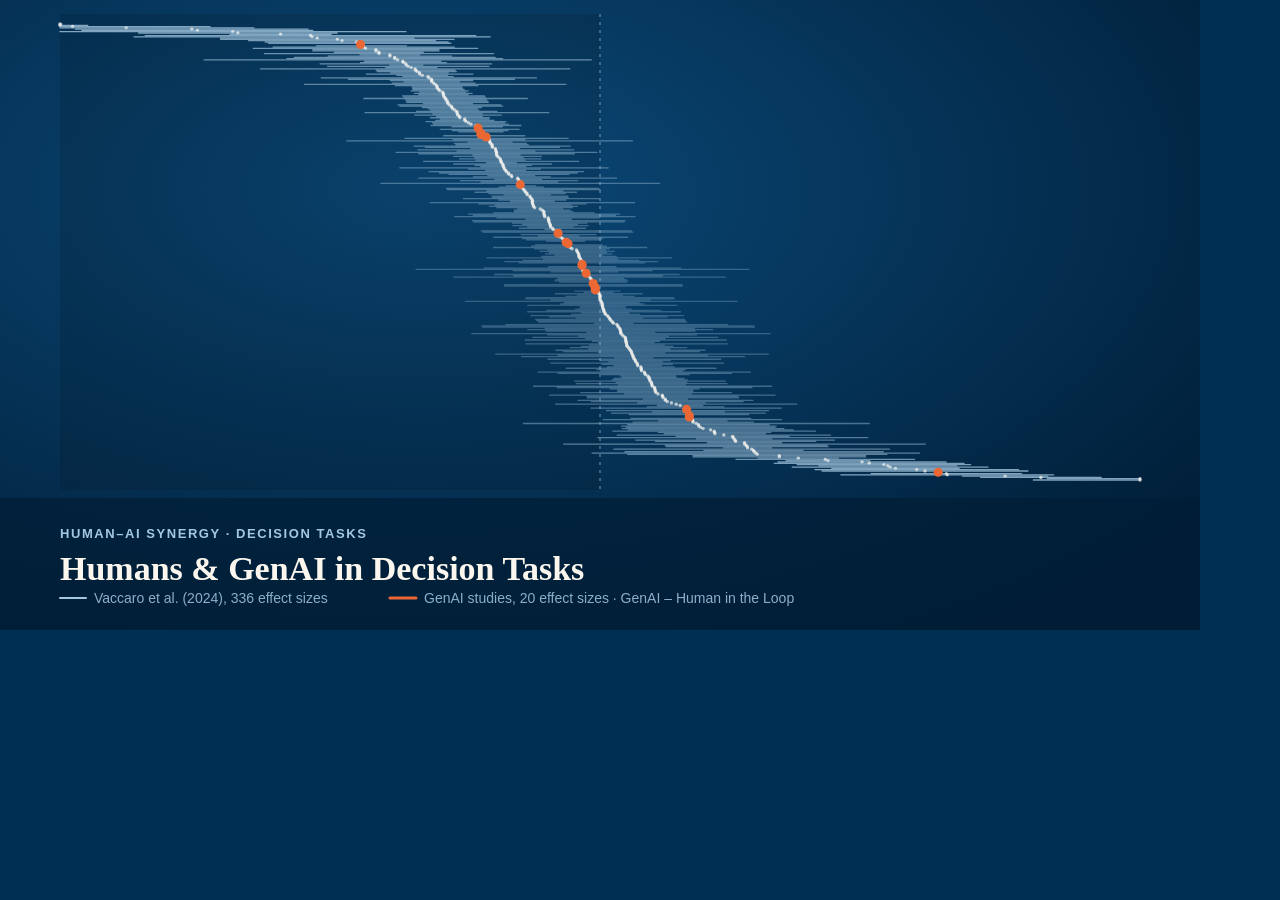
==== scripts/preview.html @ e1ba3910 "preview.png drawn from the data: the synergy effect sizes as a field of strokes Co-Authored-By: Clau" ====
<!doctype html>
<!-- The card image (preview.png): the synergy effect sizes of the page drawn as a field of strokes —
     every study's 95% interval, sorted by its estimate, Vaccaro rows in sky, GenAI rows in orange.
     Rendered by scripts/preview.py, so it changes with the data. 1200 × 630. -->
<html lang="en"><head><meta charset="utf-8"/><title>preview</title>
<style>
  :root { --navy: #002f54; --deep: #001d36; --sky: #a5c8e1; --blue: #4d9be0; --new: #eb6834; --paper: #fbf7ef; }
  html, body { margin: 0; width: 1200px; height: 630px; overflow: hidden; background: var(--navy); }
  svg { display: block; }
  .t { font: 600 34px/1.15 "Iowan Old Style", "Palatino Linotype", Palatino, Georgia, serif; fill: var(--paper); }
  .k { font: 600 13px/1 -apple-system, "Segoe UI", Inter, Helvetica, sans-serif; letter-spacing: .12em; fill: var(--sky); }
  .n { font: 14px/1 -apple-system, "Segoe UI", Inter, Helvetica, sans-serif; fill: var(--sky); opacity: .85; }
</style></head>
<body><script type="module">
import "../lib/d3.v7.min.js";
const d3 = window.d3;
const cfg = await (await fetch("../data/config.json")).json();
const der = await (await fetch("../data/derived.json")).json();
const rows = der.effects.filter((e) => e.g_s != null && e.g_s_lo != null).sort((a, b) => a.g_s - b.g_s);
const W = 1200, H = 630, top = 24, bottom = 150, left = 60, right = 60;
const x = d3.scaleLinear().domain([-4.5, 4.5]).range([left, W - right]).clamp(true);
const y = d3.scaleLinear().domain([0, rows.length - 1]).range([top, H - bottom]);
const svg = d3.select("body").append("svg").attr("width", W).attr("height", H).attr("viewBox", `0 0 ${W} ${H}`);
const defs = svg.append("defs");
const grad = defs.append("radialGradient").attr("id", "vig").attr("cx", "35%").attr("cy", "30%").attr("r", "85%");
grad.append("stop").attr("offset", "0").attr("stop-color", "#0b4a7a");
grad.append("stop").attr("offset", "1").attr("stop-color", "var(--deep)");
const glow = defs.append("filter").attr("id", "glow").attr("x", "-20%").attr("y", "-200%").attr("width", "140%").attr("height", "500%");
glow.append("feGaussianBlur").attr("stdDeviation", 2.2).attr("result", "b");
const m = glow.append("feMerge"); m.append("feMergeNode").attr("in", "b"); m.append("feMergeNode").attr("in", "SourceGraphic");
svg.append("rect").attr("width", W).attr("height", H).attr("fill", "url(#vig)");
// the two halves: left of zero the human–AI group is worse than the better of the two alone
svg.append("rect").attr("x", left).attr("y", top - 10).attr("width", x(0) - left).attr("height", H - bottom - top + 20).attr("fill", "#000").attr("opacity", .12);
svg.append("line").attr("x1", x(0)).attr("x2", x(0)).attr("y1", top - 10).attr("y2", H - bottom + 10).attr("stroke", "var(--paper)").attr("stroke-opacity", .5).attr("stroke-dasharray", "3 5");
const g = svg.append("g").attr("stroke-linecap", "round");
// Vaccaro first (the field), GenAI on top (the figure)
for (const pass of ["vaccaro", "new"]) {
  const sel = g.selectAll(null).data(rows.map((r, i) => ({ ...r, i })).filter((r) => r.source === pass)).join("g");
  const col = pass === "new" ? "var(--new)" : "var(--sky)";
  sel.append("line").attr("x1", (d) => x(d.g_s_lo)).attr("x2", (d) => x(d.g_s_hi)).attr("y1", (d) => y(d.i)).attr("y2", (d) => y(d.i))
    .attr("stroke", col).attr("stroke-width", pass === "new" ? 3 : 1.3)
    .attr("stroke-opacity", (d) => (pass === "new" ? .95 : .28 + .5 * Math.min(1, Math.abs(d.g_s) / 2.5)))
    .attr("filter", pass === "new" ? "url(#glow)" : null);
  sel.append("circle").attr("cx", (d) => x(d.g_s)).attr("cy", (d) => y(d.i)).attr("r", pass === "new" ? 4.5 : 1.7)
    .attr("fill", pass === "new" ? "var(--new)" : "var(--paper)").attr("fill-opacity", pass === "new" ? 1 : .7);
}
// the words, on a soft plinth
const nNew = rows.filter((r) => r.source === "new").length, nV = rows.length - nNew;
svg.append("rect").attr("x", 0).attr("y", H - bottom + 18).attr("width", W).attr("height", bottom - 18).attr("fill", "var(--deep)").attr("opacity", .7);
svg.append("text").attr("class", "k").attr("x", left).attr("y", H - bottom + 58).text("HUMAN–AI SYNERGY · DECISION TASKS");
svg.append("text").attr("class", "t").attr("x", left).attr("y", H - bottom + 100).text("Humans & GenAI in Decision Tasks");
const leg = svg.append("g").attr("transform", `translate(${left}, ${H - 32})`);
leg.append("line").attr("x1", 0).attr("x2", 26).attr("stroke", "var(--sky)").attr("stroke-width", 2).attr("stroke-linecap", "round");
leg.append("text").attr("class", "n").attr("x", 34).attr("y", 5).text(`Vaccaro et al. (2024), ${nV} effect sizes`);
leg.append("line").attr("x1", 330).attr("x2", 356).attr("stroke", "var(--new)").attr("stroke-width", 3).attr("stroke-linecap", "round");
leg.append("text").attr("class", "n").attr("x", 364).attr("y", 5).text(`GenAI studies, ${nNew} effect sizes · ${cfg.dataset_label || "Metalens dataset"}`);
document.body.dataset.ready = "1";
</script></body></html>
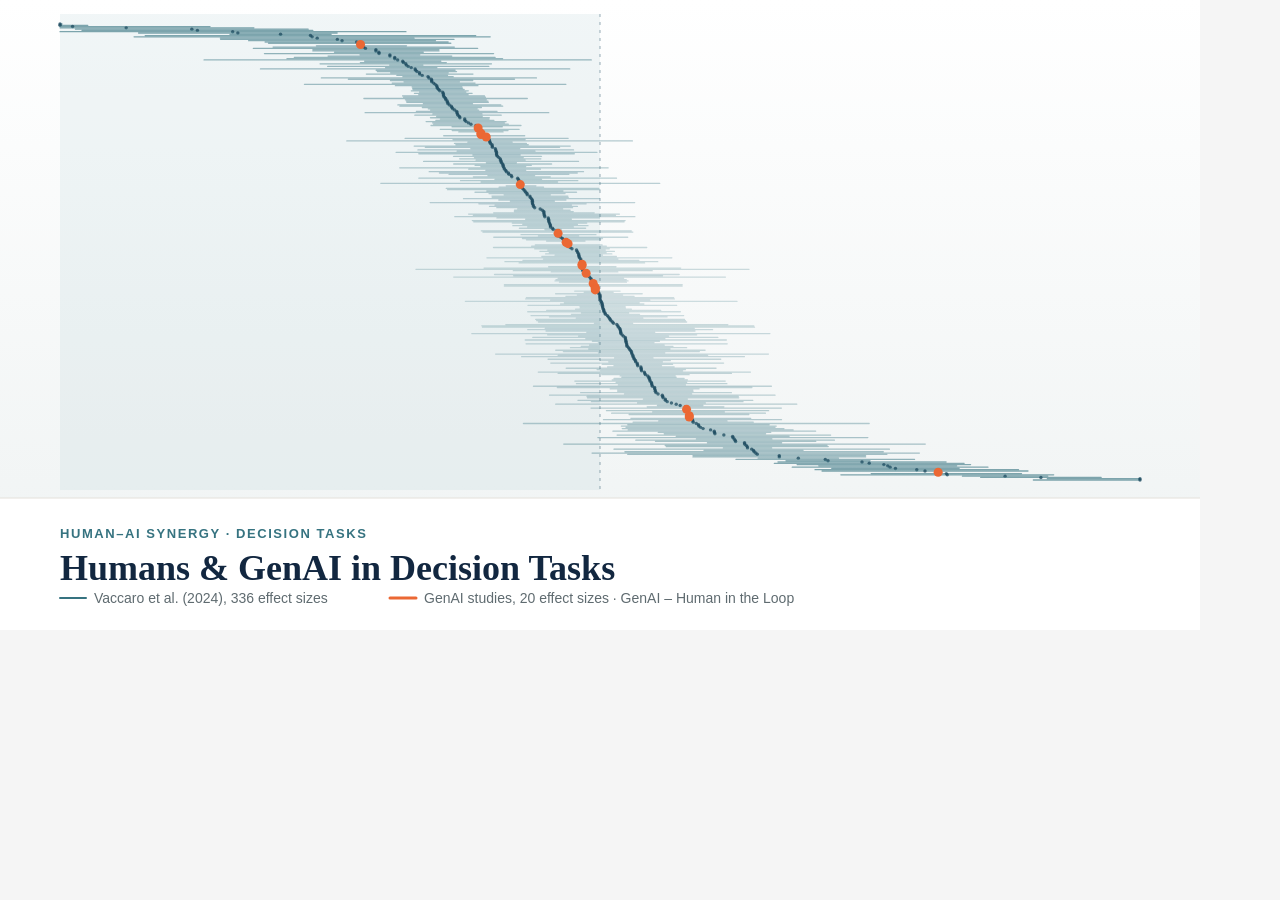
==== commit aa8d4eb0: "preview.png in the Metalens palette: light surface, teal evidence, orange GenAI Co-Authored-By: Clau" ====
--- a/scripts/preview.html
+++ b/scripts/preview.html
@@ -1,15 +1,18 @@
 <!doctype html>
 <!-- The card image (preview.png): the synergy effect sizes of the page drawn as a field of strokes —
-     every study's 95% interval, sorted by its estimate, Vaccaro rows in sky, GenAI rows in orange.
-     Rendered by scripts/preview.py, so it changes with the data. 1200 × 630. -->
+     every study's 95% interval, sorted by its estimate, the earlier evidence in pale teal, the GenAI
+     studies in orange. Palette: the Metalens tokens (accent-dark / accent / accent-3 / series-2), so
+     the tile on the Metalens Dashboards page belongs to the page it sits on. Rendered by
+     scripts/preview.py, so it follows the data. 1200 × 630. -->
 <html lang="en"><head><meta charset="utf-8"/><title>preview</title>
 <style>
-  :root { --navy: #002f54; --deep: #001d36; --sky: #a5c8e1; --blue: #4d9be0; --new: #eb6834; --paper: #fbf7ef; }
-  html, body { margin: 0; width: 1200px; height: 630px; overflow: hidden; background: var(--navy); }
+  :root { --ink: #1b485e; --deep: #122740; --teal: #367380; --pale: #9cbcc4; --new: #eb6834;
+          --bg: #f5f5f5; --surface: #ffffff; --border: #e3e0da; --muted: #5f6b70; }
+  html, body { margin: 0; width: 1200px; height: 630px; overflow: hidden; background: var(--bg); }
   svg { display: block; }
-  .t { font: 600 34px/1.15 "Iowan Old Style", "Palatino Linotype", Palatino, Georgia, serif; fill: var(--paper); }
-  .k { font: 600 13px/1 -apple-system, "Segoe UI", Inter, Helvetica, sans-serif; letter-spacing: .12em; fill: var(--sky); }
-  .n { font: 14px/1 -apple-system, "Segoe UI", Inter, Helvetica, sans-serif; fill: var(--sky); opacity: .85; }
+  .t { font: 600 36px/1.15 "Iowan Old Style", "Palatino Linotype", Palatino, Georgia, serif; fill: var(--deep); }
+  .k { font: 600 13px/1 -apple-system, "Segoe UI", Inter, Helvetica, sans-serif; letter-spacing: .12em; fill: var(--teal); }
+  .n { font: 14px/1 -apple-system, "Segoe UI", Inter, Helvetica, sans-serif; fill: var(--muted); }
 </style></head>
 <body><script type="module">
 import "../lib/d3.v7.min.js";
@@ -22,35 +25,36 @@
 const y = d3.scaleLinear().domain([0, rows.length - 1]).range([top, H - bottom]);
 const svg = d3.select("body").append("svg").attr("width", W).attr("height", H).attr("viewBox", `0 0 ${W} ${H}`);
 const defs = svg.append("defs");
-const grad = defs.append("radialGradient").attr("id", "vig").attr("cx", "35%").attr("cy", "30%").attr("r", "85%");
-grad.append("stop").attr("offset", "0").attr("stop-color", "#0b4a7a");
-grad.append("stop").attr("offset", "1").attr("stop-color", "var(--deep)");
+const grad = defs.append("linearGradient").attr("id", "vig").attr("x1", "0").attr("y1", "0").attr("x2", "0").attr("y2", "1");
+grad.append("stop").attr("offset", "0").attr("stop-color", "var(--surface)");
+grad.append("stop").attr("offset", "1").attr("stop-color", "#eef2f2");   /* the faintest teal wash, as the app's cards */
 const glow = defs.append("filter").attr("id", "glow").attr("x", "-20%").attr("y", "-200%").attr("width", "140%").attr("height", "500%");
 glow.append("feGaussianBlur").attr("stdDeviation", 2.2).attr("result", "b");
 const m = glow.append("feMerge"); m.append("feMergeNode").attr("in", "b"); m.append("feMergeNode").attr("in", "SourceGraphic");
 svg.append("rect").attr("width", W).attr("height", H).attr("fill", "url(#vig)");
 // the two halves: left of zero the human–AI group is worse than the better of the two alone
-svg.append("rect").attr("x", left).attr("y", top - 10).attr("width", x(0) - left).attr("height", H - bottom - top + 20).attr("fill", "#000").attr("opacity", .12);
-svg.append("line").attr("x1", x(0)).attr("x2", x(0)).attr("y1", top - 10).attr("y2", H - bottom + 10).attr("stroke", "var(--paper)").attr("stroke-opacity", .5).attr("stroke-dasharray", "3 5");
+svg.append("rect").attr("x", left).attr("y", top - 10).attr("width", x(0) - left).attr("height", H - bottom - top + 20).attr("fill", "var(--pale)").attr("opacity", .14);
+svg.append("line").attr("x1", x(0)).attr("x2", x(0)).attr("y1", top - 10).attr("y2", H - bottom + 10).attr("stroke", "var(--ink)").attr("stroke-opacity", .45).attr("stroke-dasharray", "3 5");
 const g = svg.append("g").attr("stroke-linecap", "round");
 // Vaccaro first (the field), GenAI on top (the figure)
 for (const pass of ["vaccaro", "new"]) {
   const sel = g.selectAll(null).data(rows.map((r, i) => ({ ...r, i })).filter((r) => r.source === pass)).join("g");
-  const col = pass === "new" ? "var(--new)" : "var(--sky)";
+  const col = pass === "new" ? "var(--new)" : "var(--teal)";
   sel.append("line").attr("x1", (d) => x(d.g_s_lo)).attr("x2", (d) => x(d.g_s_hi)).attr("y1", (d) => y(d.i)).attr("y2", (d) => y(d.i))
     .attr("stroke", col).attr("stroke-width", pass === "new" ? 3 : 1.3)
-    .attr("stroke-opacity", (d) => (pass === "new" ? .95 : .28 + .5 * Math.min(1, Math.abs(d.g_s) / 2.5)))
+    .attr("stroke-opacity", (d) => (pass === "new" ? .95 : .22 + .4 * Math.min(1, Math.abs(d.g_s) / 2.5)))
     .attr("filter", pass === "new" ? "url(#glow)" : null);
   sel.append("circle").attr("cx", (d) => x(d.g_s)).attr("cy", (d) => y(d.i)).attr("r", pass === "new" ? 4.5 : 1.7)
-    .attr("fill", pass === "new" ? "var(--new)" : "var(--paper)").attr("fill-opacity", pass === "new" ? 1 : .7);
+    .attr("fill", pass === "new" ? "var(--new)" : "var(--ink)").attr("fill-opacity", pass === "new" ? 1 : .75);
 }
 // the words, on a soft plinth
 const nNew = rows.filter((r) => r.source === "new").length, nV = rows.length - nNew;
-svg.append("rect").attr("x", 0).attr("y", H - bottom + 18).attr("width", W).attr("height", bottom - 18).attr("fill", "var(--deep)").attr("opacity", .7);
+svg.append("rect").attr("x", 0).attr("y", H - bottom + 18).attr("width", W).attr("height", bottom - 18).attr("fill", "var(--surface)");
+svg.append("line").attr("x1", 0).attr("x2", W).attr("y1", H - bottom + 18).attr("y2", H - bottom + 18).attr("stroke", "var(--border)").attr("stroke-width", 1);
 svg.append("text").attr("class", "k").attr("x", left).attr("y", H - bottom + 58).text("HUMAN–AI SYNERGY · DECISION TASKS");
 svg.append("text").attr("class", "t").attr("x", left).attr("y", H - bottom + 100).text("Humans & GenAI in Decision Tasks");
 const leg = svg.append("g").attr("transform", `translate(${left}, ${H - 32})`);
-leg.append("line").attr("x1", 0).attr("x2", 26).attr("stroke", "var(--sky)").attr("stroke-width", 2).attr("stroke-linecap", "round");
+leg.append("line").attr("x1", 0).attr("x2", 26).attr("stroke", "var(--teal)").attr("stroke-width", 2).attr("stroke-linecap", "round");
 leg.append("text").attr("class", "n").attr("x", 34).attr("y", 5).text(`Vaccaro et al. (2024), ${nV} effect sizes`);
 leg.append("line").attr("x1", 330).attr("x2", 356).attr("stroke", "var(--new)").attr("stroke-width", 3).attr("stroke-linecap", "round");
 leg.append("text").attr("class", "n").attr("x", 364).attr("y", 5).text(`GenAI studies, ${nNew} effect sizes · ${cfg.dataset_label || "Metalens dataset"}`);
